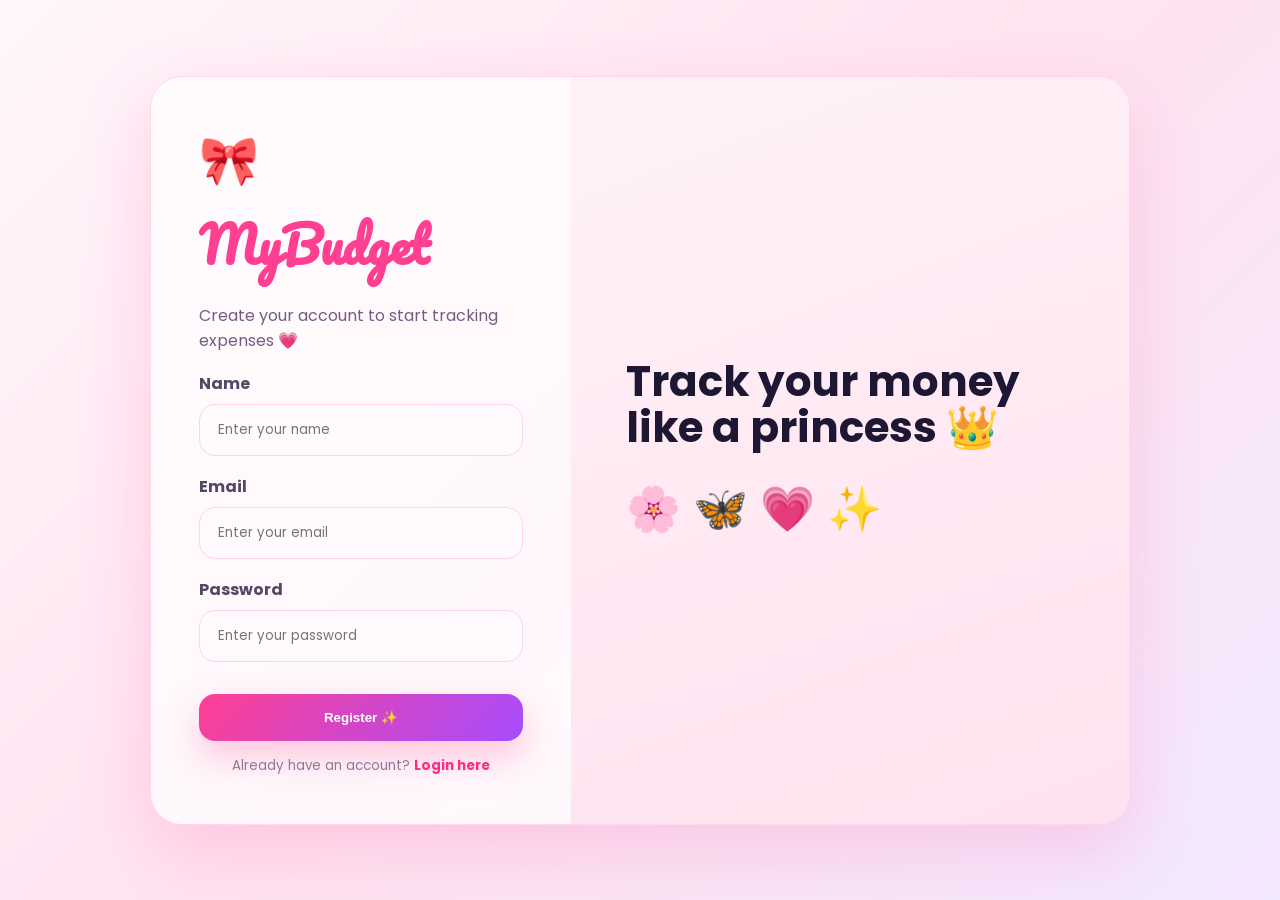
==== register.html @ d68b8cce "Initial commit" ====
<!DOCTYPE html>
<html lang="en">
<head>
  <meta charset="UTF-8">
  <meta name="viewport" content="width=device-width, initial-scale=1.0">
  <title>Register | MyBudget</title>
  <link href="https://fonts.googleapis.com/css2?family=Pacifico&family=Poppins:wght@400;500;600;700;800&display=swap" rel="stylesheet">
  <link rel="stylesheet" href="assets/login.css">
</head>
<body>
  <main class="login-wrap">
    <section class="login-card">
      <div class="logo">🎀</div>
      <h1>MyBudget</h1>
      <p>Create your account to start tracking expenses 💗</p>

      <form action="register.php" method="POST">
        <label>Name
          <input type="text" name="name" placeholder="Enter your name" required>
        </label>

        <label>Email
          <input type="email" name="email" placeholder="Enter your email" required>
        </label>

        <label>Password
          <input type="password" name="password" placeholder="Enter your password" required>
        </label>

        <button type="submit">Register ✨</button>
        <small>Already have an account? <a href="login.html">Login here</a></small>
      </form>
    </section>

    <section class="art">
      <h2>Track your money like a princess 👑</h2>
      <div class="floating">🌸 🦋 💗 ✨</div>
    </section>
  </main>
</body>
</html>
---- assets/login.css ----
*{box-sizing:border-box}body{margin:0;font-family:Poppins,sans-serif;min-height:100vh;background:linear-gradient(135deg,#fff6fb,#ffe3f0,#f2e8ff);display:grid;place-items:center;color:#1d1734}.login-wrap{width:min(980px,92vw);display:grid;grid-template-columns:420px 1fr;background:rgba(255,255,255,.72);border:1px solid #ffd7eb;border-radius:32px;box-shadow:0 25px 70px rgba(255,63,145,.18);overflow:hidden;backdrop-filter:blur(20px)}.login-card{padding:48px}.logo{font-size:48px}.login-card h1{font-family:Pacifico,cursive;color:#ff3f91;font-size:48px;margin:5px 0}.login-card p{color:#765b84}.login-card label{display:block;font-weight:700;color:#564665;margin:18px 0}.login-card input{width:100%;border:1px solid #ffd2e8;border-radius:16px;padding:15px 18px;margin-top:8px;font-family:Poppins;background:#fffafd}.login-card button{width:100%;border:0;border-radius:16px;background:linear-gradient(135deg,#ff3f91,#a64dff);color:white;font-weight:800;padding:16px;margin-top:14px;box-shadow:0 16px 35px rgba(255,63,145,.28);cursor:pointer}.login-card small{display:block;text-align:center;color:#8d789a;margin-top:15px}.login-card a{color:#ff2b83;font-weight:700;text-decoration:none}.art{padding:55px;background:linear-gradient(160deg,#fff1f8,#ffe2ef);display:grid;align-content:center}.art h2{font-size:42px;line-height:1.1;margin:0}.floating{font-size:44px;margin-top:25px}@media(max-width:800px){.login-wrap{grid-template-columns:1fr}.art{display:none}}
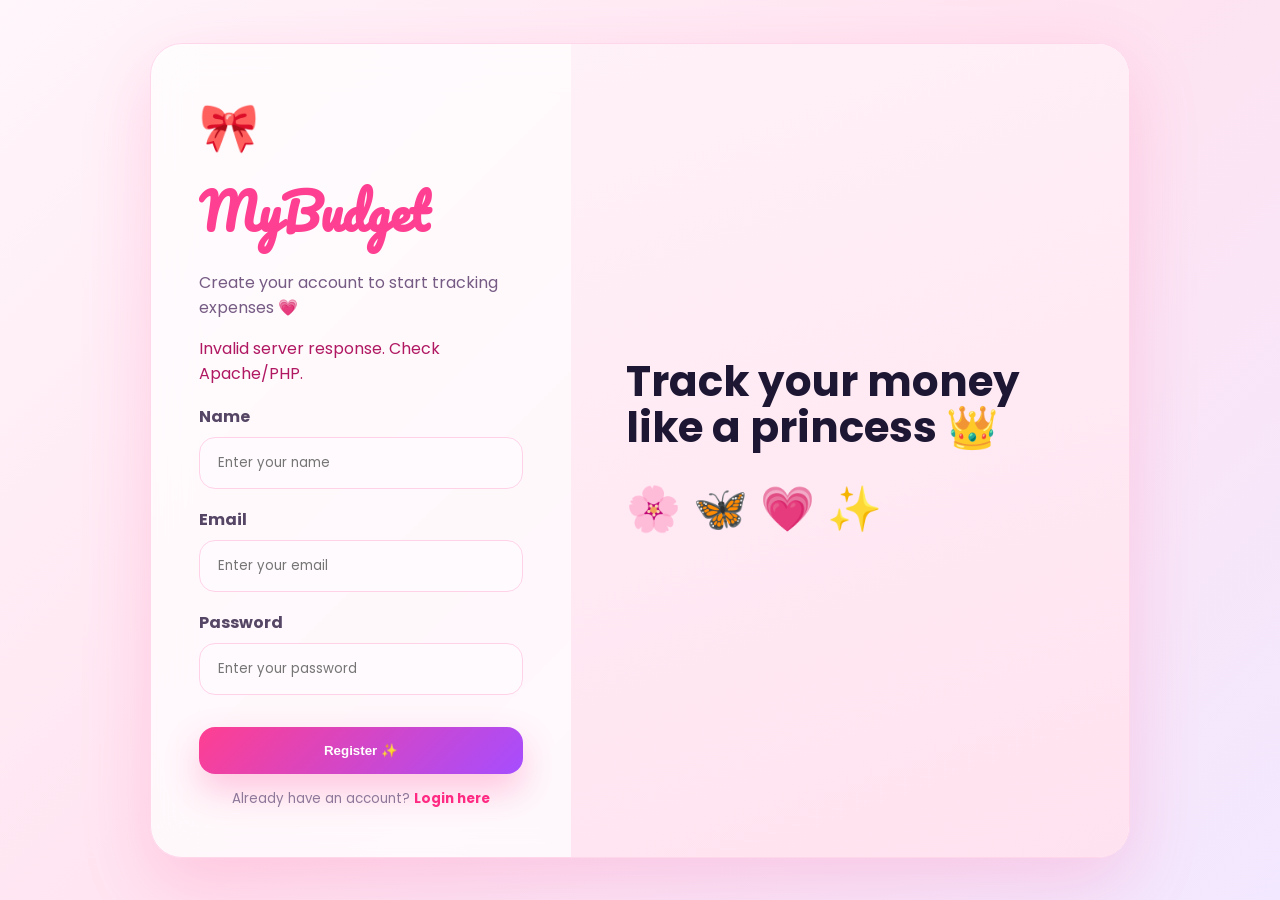
==== commit 2ac05c3a: "Update MyBudget Tracker with budget features" ====
--- a/register.html
+++ b/register.html
@@ -13,8 +13,7 @@
       <div class="logo">🎀</div>
       <h1>MyBudget</h1>
       <p>Create your account to start tracking expenses 💗</p>
-
-      <form action="register.php" method="POST">
+      <form id="authForm"><p id="authError" role="alert" style="color:#b01862;"></p>
         <label>Name
           <input type="text" name="name" placeholder="Enter your name" required>
         </label>
@@ -24,7 +23,7 @@
         </label>
 
         <label>Password
-          <input type="password" name="password" placeholder="Enter your password" required>
+          <input type="password" name="password" minlength="8" placeholder="Enter your password" required>
         </label>
 
         <button type="submit">Register ✨</button>
@@ -37,5 +36,7 @@
       <div class="floating">🌸 🦋 💗 ✨</div>
     </section>
   </main>
+<script src="assets/auth.js"></script>
+<script src="assets/register.js"></script>
 </body>
 </html>
